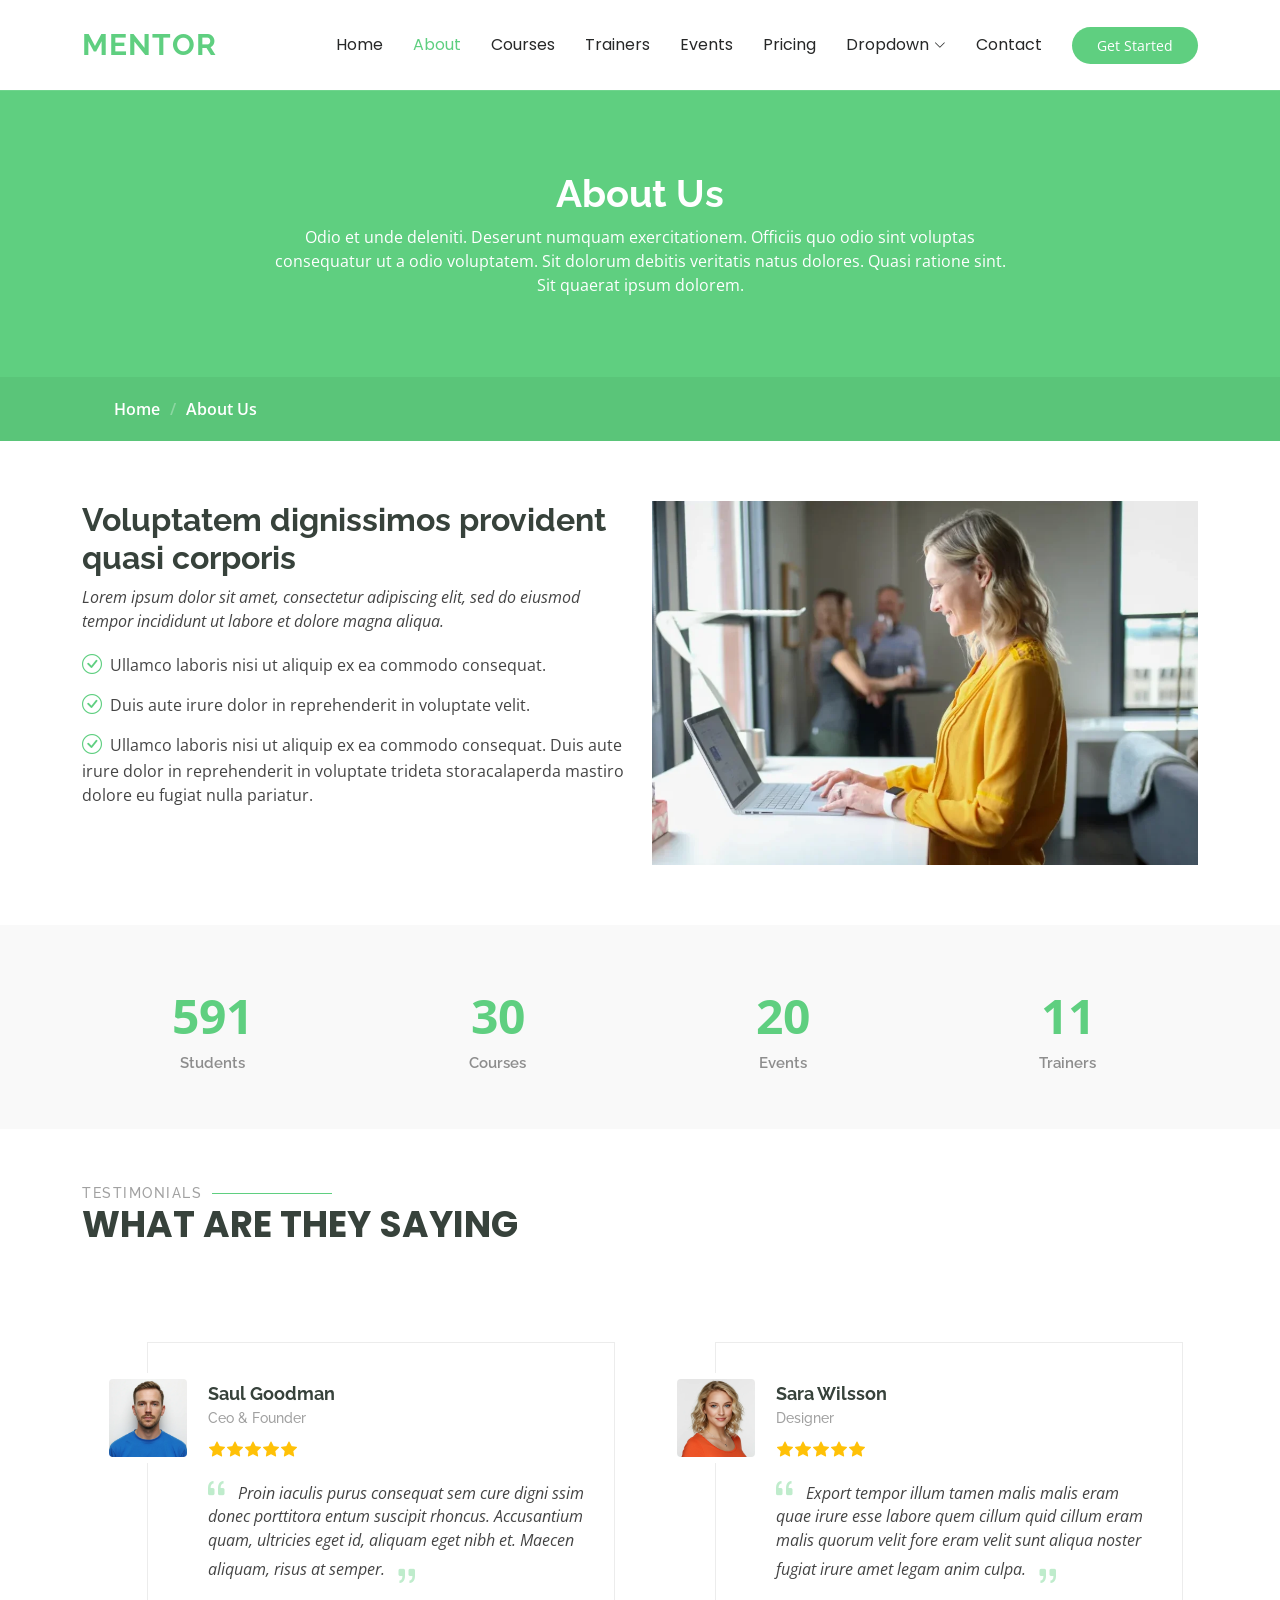
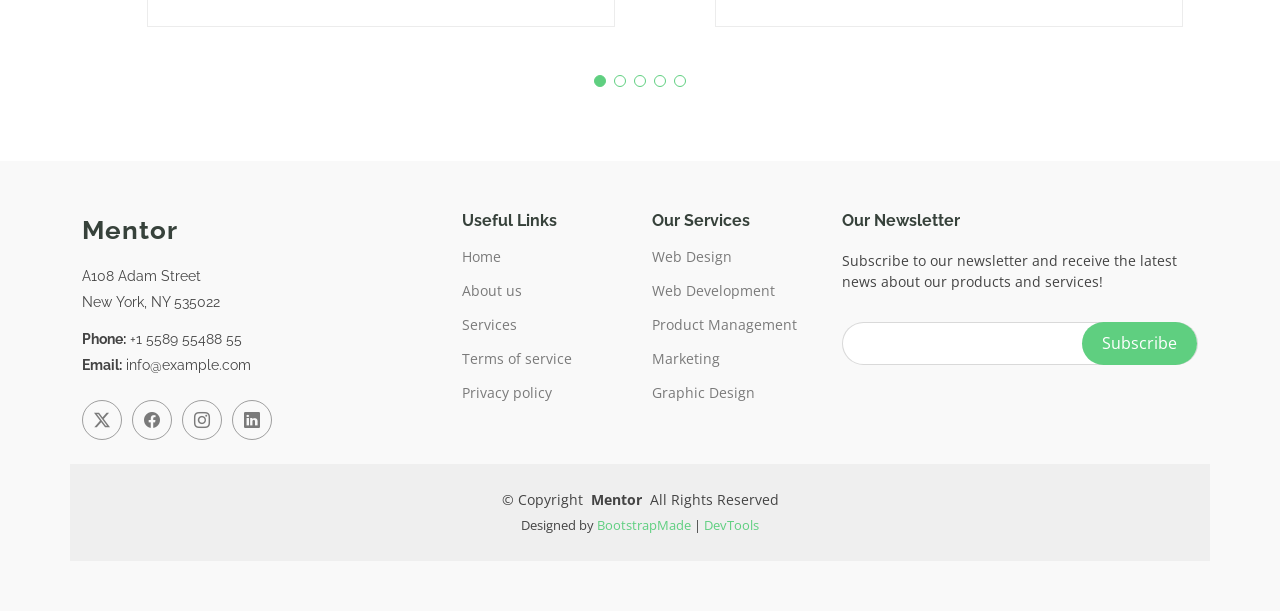
==== about.html @ 814be68b "update commit" ====
<!DOCTYPE html>
<html lang="en">

<head>
  <meta charset="utf-8">
  <meta content="width=device-width, initial-scale=1.0" name="viewport">
  <title>About - Mentor Bootstrap Template</title>
  <meta name="description" content="">
  <meta name="keywords" content="">

  <!-- Favicons -->
  <link href="assets/img/favicon.png" rel="icon">
  <link href="assets/img/apple-touch-icon.png" rel="apple-touch-icon">

  <!-- Fonts -->
  <link href="https://fonts.googleapis.com" rel="preconnect">
  <link href="https://fonts.gstatic.com" rel="preconnect" crossorigin>
  <link href="https://fonts.googleapis.com/css2?family=Open+Sans:ital,wght@0,300;0,400;0,500;0,600;0,700;0,800;1,300;1,400;1,500;1,600;1,700;1,800&family=Poppins:ital,wght@0,100;0,200;0,300;0,400;0,500;0,600;0,700;0,800;0,900;1,100;1,200;1,300;1,400;1,500;1,600;1,700;1,800;1,900&family=Raleway:ital,wght@0,100;0,200;0,300;0,400;0,500;0,600;0,700;0,800;0,900;1,100;1,200;1,300;1,400;1,500;1,600;1,700;1,800;1,900&display=swap" rel="stylesheet">

  <!-- Vendor CSS Files -->
  <link href="assets/vendor/bootstrap/css/bootstrap.min.css" rel="stylesheet">
  <link href="assets/vendor/bootstrap-icons/bootstrap-icons.css" rel="stylesheet">
  <link href="assets/vendor/aos/aos.css" rel="stylesheet">
  <link href="assets/vendor/glightbox/css/glightbox.min.css" rel="stylesheet">
  <link href="assets/vendor/swiper/swiper-bundle.min.css" rel="stylesheet">

  <!-- Main CSS File -->
  <link href="assets/css/main.css" rel="stylesheet">

  <!-- =======================================================
  * Template Name: Mentor
  * Template URL: https://bootstrapmade.com/mentor-free-education-bootstrap-theme/
  * Updated: Jul 07 2025 with Bootstrap v5.3.7
  * Author: BootstrapMade.com
  * License: https://bootstrapmade.com/license/
  ======================================================== -->
</head>

<body class="about-page">

  <header id="header" class="header d-flex align-items-center sticky-top">
    <div class="container-fluid container-xl position-relative d-flex align-items-center">

      <a href="index.html" class="logo d-flex align-items-center me-auto">
        <!-- Uncomment the line below if you also wish to use an image logo -->
        <!-- <img src="assets/img/logo.webp" alt=""> -->
        <h1 class="sitename">Mentor</h1>
      </a>

      <nav id="navmenu" class="navmenu">
        <ul>
          <li><a href="index.html">Home<br></a></li>
          <li><a href="about.html" class="active">About</a></li>
          <li><a href="courses.html">Courses</a></li>
          <li><a href="trainers.html">Trainers</a></li>
          <li><a href="events.html">Events</a></li>
          <li><a href="pricing.html">Pricing</a></li>
          <li class="dropdown"><a href="#"><span>Dropdown</span> <i class="bi bi-chevron-down toggle-dropdown"></i></a>
            <ul>
              <li><a href="#">Dropdown 1</a></li>
              <li class="dropdown"><a href="#"><span>Deep Dropdown</span> <i class="bi bi-chevron-down toggle-dropdown"></i></a>
                <ul>
                  <li><a href="#">Deep Dropdown 1</a></li>
                  <li><a href="#">Deep Dropdown 2</a></li>
                  <li><a href="#">Deep Dropdown 3</a></li>
                  <li><a href="#">Deep Dropdown 4</a></li>
                  <li><a href="#">Deep Dropdown 5</a></li>
                </ul>
              </li>
              <li><a href="#">Dropdown 2</a></li>
              <li><a href="#">Dropdown 3</a></li>
              <li><a href="#">Dropdown 4</a></li>
            </ul>
          </li>
          <li><a href="contact.html">Contact</a></li>
        </ul>
        <i class="mobile-nav-toggle d-xl-none bi bi-list"></i>
      </nav>

      <a class="btn-getstarted" href="courses.html">Get Started</a>

    </div>
  </header>

  <main class="main">

    <!-- Page Title -->
    <div class="page-title" data-aos="fade">
      <div class="heading">
        <div class="container">
          <div class="row d-flex justify-content-center text-center">
            <div class="col-lg-8">
              <h1>About Us<br></h1>
              <p class="mb-0">Odio et unde deleniti. Deserunt numquam exercitationem. Officiis quo odio sint voluptas consequatur ut a odio voluptatem. Sit dolorum debitis veritatis natus dolores. Quasi ratione sint. Sit quaerat ipsum dolorem.</p>
            </div>
          </div>
        </div>
      </div>
      <nav class="breadcrumbs">
        <div class="container">
          <ol>
            <li><a href="index.html">Home</a></li>
            <li class="current">About Us<br></li>
          </ol>
        </div>
      </nav>
    </div><!-- End Page Title -->

    <!-- About Us Section -->
    <section id="about-us" class="section about-us">

      <div class="container">

        <div class="row gy-4">

          <div class="col-lg-6 order-1 order-lg-2" data-aos="fade-up" data-aos-delay="100">
            <img src="assets/img/about/about-1.webp" class="img-fluid" alt="">
          </div>

          <div class="col-lg-6 order-2 order-lg-1 content" data-aos="fade-up" data-aos-delay="200">
            <h3>Voluptatem dignissimos provident quasi corporis</h3>
            <p class="fst-italic">
              Lorem ipsum dolor sit amet, consectetur adipiscing elit, sed do eiusmod tempor incididunt ut labore et dolore
              magna aliqua.
            </p>
            <ul>
              <li><i class="bi bi-check-circle"></i> <span>Ullamco laboris nisi ut aliquip ex ea commodo consequat.</span></li>
              <li><i class="bi bi-check-circle"></i> <span>Duis aute irure dolor in reprehenderit in voluptate velit.</span></li>
              <li><i class="bi bi-check-circle"></i> <span>Ullamco laboris nisi ut aliquip ex ea commodo consequat. Duis aute irure dolor in reprehenderit in voluptate trideta storacalaperda mastiro dolore eu fugiat nulla pariatur.</span></li>
            </ul>
          </div>

        </div>

      </div>

    </section><!-- /About Us Section -->

    <!-- Counts Section -->
    <section id="counts" class="section counts light-background">

      <div class="container" data-aos="fade-up" data-aos-delay="100">

        <div class="row gy-4">

          <div class="col-lg-3 col-md-6">
            <div class="stats-item text-center w-100 h-100">
              <span data-purecounter-start="0" data-purecounter-end="1232" data-purecounter-duration="1" class="purecounter"></span>
              <p>Students</p>
            </div>
          </div><!-- End Stats Item -->

          <div class="col-lg-3 col-md-6">
            <div class="stats-item text-center w-100 h-100">
              <span data-purecounter-start="0" data-purecounter-end="64" data-purecounter-duration="1" class="purecounter"></span>
              <p>Courses</p>
            </div>
          </div><!-- End Stats Item -->

          <div class="col-lg-3 col-md-6">
            <div class="stats-item text-center w-100 h-100">
              <span data-purecounter-start="0" data-purecounter-end="42" data-purecounter-duration="1" class="purecounter"></span>
              <p>Events</p>
            </div>
          </div><!-- End Stats Item -->

          <div class="col-lg-3 col-md-6">
            <div class="stats-item text-center w-100 h-100">
              <span data-purecounter-start="0" data-purecounter-end="24" data-purecounter-duration="1" class="purecounter"></span>
              <p>Trainers</p>
            </div>
          </div><!-- End Stats Item -->

        </div>

      </div>

    </section><!-- /Counts Section -->

    <!-- Testimonials Section -->
    <section id="testimonials" class="testimonials section">

      <!-- Section Title -->
      <div class="container section-title" data-aos="fade-up">
        <h2>Testimonials</h2>
        <p>What are they saying</p>
      </div><!-- End Section Title -->

      <div class="container" data-aos="fade-up" data-aos-delay="100">

        <div class="swiper init-swiper">
          <script type="application/json" class="swiper-config">
            {
              "loop": true,
              "speed": 600,
              "autoplay": {
                "delay": 5000
              },
              "slidesPerView": "auto",
              "pagination": {
                "el": ".swiper-pagination",
                "type": "bullets",
                "clickable": true
              },
              "breakpoints": {
                "320": {
                  "slidesPerView": 1,
                  "spaceBetween": 40
                },
                "1200": {
                  "slidesPerView": 2,
                  "spaceBetween": 20
                }
              }
            }
          </script>
          <div class="swiper-wrapper">

            <div class="swiper-slide">
              <div class="testimonial-wrap">
                <div class="testimonial-item">
                  <img src="assets/img/person/person-m-9.webp" class="testimonial-img" alt="">
                  <h3>Saul Goodman</h3>
                  <h4>Ceo &amp; Founder</h4>
                  <div class="stars">
                    <i class="bi bi-star-fill"></i><i class="bi bi-star-fill"></i><i class="bi bi-star-fill"></i><i class="bi bi-star-fill"></i><i class="bi bi-star-fill"></i>
                  </div>
                  <p>
                    <i class="bi bi-quote quote-icon-left"></i>
                    <span>Proin iaculis purus consequat sem cure digni ssim donec porttitora entum suscipit rhoncus. Accusantium quam, ultricies eget id, aliquam eget nibh et. Maecen aliquam, risus at semper.</span>
                    <i class="bi bi-quote quote-icon-right"></i>
                  </p>
                </div>
              </div>
            </div><!-- End testimonial item -->

            <div class="swiper-slide">
              <div class="testimonial-wrap">
                <div class="testimonial-item">
                  <img src="assets/img/person/person-f-5.webp" class="testimonial-img" alt="">
                  <h3>Sara Wilsson</h3>
                  <h4>Designer</h4>
                  <div class="stars">
                    <i class="bi bi-star-fill"></i><i class="bi bi-star-fill"></i><i class="bi bi-star-fill"></i><i class="bi bi-star-fill"></i><i class="bi bi-star-fill"></i>
                  </div>
                  <p>
                    <i class="bi bi-quote quote-icon-left"></i>
                    <span>Export tempor illum tamen malis malis eram quae irure esse labore quem cillum quid cillum eram malis quorum velit fore eram velit sunt aliqua noster fugiat irure amet legam anim culpa.</span>
                    <i class="bi bi-quote quote-icon-right"></i>
                  </p>
                </div>
              </div>
            </div><!-- End testimonial item -->

            <div class="swiper-slide">
              <div class="testimonial-wrap">
                <div class="testimonial-item">
                  <img src="assets/img/person/person-f-12.webp" class="testimonial-img" alt="">
                  <h3>Jena Karlis</h3>
                  <h4>Store Owner</h4>
                  <div class="stars">
                    <i class="bi bi-star-fill"></i><i class="bi bi-star-fill"></i><i class="bi bi-star-fill"></i><i class="bi bi-star-fill"></i><i class="bi bi-star-fill"></i>
                  </div>
                  <p>
                    <i class="bi bi-quote quote-icon-left"></i>
                    <span>Enim nisi quem export duis labore cillum quae magna enim sint quorum nulla quem veniam duis minim tempor labore quem eram duis noster aute amet eram fore quis sint minim.</span>
                    <i class="bi bi-quote quote-icon-right"></i>
                  </p>
                </div>
              </div>
            </div><!-- End testimonial item -->

            <div class="swiper-slide">
              <div class="testimonial-wrap">
                <div class="testimonial-item">
                  <img src="assets/img/person/person-m-12.webp" class="testimonial-img" alt="">
                  <h3>Matt Brandon</h3>
                  <h4>Freelancer</h4>
                  <div class="stars">
                    <i class="bi bi-star-fill"></i><i class="bi bi-star-fill"></i><i class="bi bi-star-fill"></i><i class="bi bi-star-fill"></i><i class="bi bi-star-fill"></i>
                  </div>
                  <p>
                    <i class="bi bi-quote quote-icon-left"></i>
                    <span>Fugiat enim eram quae cillum dolore dolor amet nulla culpa multos export minim fugiat minim velit minim dolor enim duis veniam ipsum anim magna sunt elit fore quem dolore labore illum veniam.</span>
                    <i class="bi bi-quote quote-icon-right"></i>
                  </p>
                </div>
              </div>
            </div><!-- End testimonial item -->

            <div class="swiper-slide">
              <div class="testimonial-wrap">
                <div class="testimonial-item">
                  <img src="assets/img/person/person-m-13.webp" class="testimonial-img" alt="">
                  <h3>John Larson</h3>
                  <h4>Entrepreneur</h4>
                  <div class="stars">
                    <i class="bi bi-star-fill"></i><i class="bi bi-star-fill"></i><i class="bi bi-star-fill"></i><i class="bi bi-star-fill"></i><i class="bi bi-star-fill"></i>
                  </div>
                  <p>
                    <i class="bi bi-quote quote-icon-left"></i>
                    <span>Quis quorum aliqua sint quem legam fore sunt eram irure aliqua veniam tempor noster veniam enim culpa labore duis sunt culpa nulla illum cillum fugiat legam esse veniam culpa fore nisi cillum quid.</span>
                    <i class="bi bi-quote quote-icon-right"></i>
                  </p>
                </div>
              </div>
            </div><!-- End testimonial item -->

          </div>
          <div class="swiper-pagination"></div>
        </div>

      </div>

    </section><!-- /Testimonials Section -->

  </main>

  <footer id="footer" class="footer position-relative light-background">

    <div class="container footer-top">
      <div class="row gy-4">
        <div class="col-lg-4 col-md-6 footer-about">
          <a href="index.html" class="logo d-flex align-items-center">
            <span class="sitename">Mentor</span>
          </a>
          <div class="footer-contact pt-3">
            <p>A108 Adam Street</p>
            <p>New York, NY 535022</p>
            <p class="mt-3"><strong>Phone:</strong> <span>+1 5589 55488 55</span></p>
            <p><strong>Email:</strong> <span>info@example.com</span></p>
          </div>
          <div class="social-links d-flex mt-4">
            <a href=""><i class="bi bi-twitter-x"></i></a>
            <a href=""><i class="bi bi-facebook"></i></a>
            <a href=""><i class="bi bi-instagram"></i></a>
            <a href=""><i class="bi bi-linkedin"></i></a>
          </div>
        </div>

        <div class="col-lg-2 col-md-3 footer-links">
          <h4>Useful Links</h4>
          <ul>
            <li><a href="#">Home</a></li>
            <li><a href="#">About us</a></li>
            <li><a href="#">Services</a></li>
            <li><a href="#">Terms of service</a></li>
            <li><a href="#">Privacy policy</a></li>
          </ul>
        </div>

        <div class="col-lg-2 col-md-3 footer-links">
          <h4>Our Services</h4>
          <ul>
            <li><a href="#">Web Design</a></li>
            <li><a href="#">Web Development</a></li>
            <li><a href="#">Product Management</a></li>
            <li><a href="#">Marketing</a></li>
            <li><a href="#">Graphic Design</a></li>
          </ul>
        </div>

        <div class="col-lg-4 col-md-12 footer-newsletter">
          <h4>Our Newsletter</h4>
          <p>Subscribe to our newsletter and receive the latest news about our products and services!</p>
          <form action="#" method="post" class="email-form">
            <div class="newsletter-form"><input type="email" name="email"><input type="submit" value="Subscribe"></div>
            <div class="loading">Loading</div>
            <div class="error-message"></div>
            <div class="sent-message">Your subscription request has been sent. Thank you!</div>
          </form>
        </div>

      </div>
    </div>

    <div class="container copyright text-center mt-4">
      <p>© <span>Copyright</span> <strong class="px-1 sitename">Mentor</strong> <span>All Rights Reserved</span></p>
      <div class="credits">
        <!-- All the links in the footer should remain intact. -->
        <!-- You can delete the links only if you've purchased the pro version. -->
        <!-- Licensing information: https://bootstrapmade.com/license/ -->
        Designed by <a href="https://bootstrapmade.com/">BootstrapMade</a> | <a href="https://bootstrapmade.com/tools/">DevTools</a>
      </div>
    </div>

  </footer>

  <!-- Scroll Top -->
  <a href="#" id="scroll-top" class="scroll-top d-flex align-items-center justify-content-center"><i class="bi bi-arrow-up-short"></i></a>

  <!-- Preloader -->
  <div id="preloader"></div>

  <!-- Vendor JS Files -->
  <script src="assets/vendor/bootstrap/js/bootstrap.bundle.min.js"></script>
  <script src="assets/vendor/aos/aos.js"></script>
  <script src="assets/vendor/glightbox/js/glightbox.min.js"></script>
  <script src="assets/vendor/purecounter/purecounter_vanilla.js"></script>
  <script src="assets/vendor/swiper/swiper-bundle.min.js"></script>

  <!-- Main JS File -->
  <script src="assets/js/main.js"></script>

</body>

</html>
---- assets/css/main.css ----
/**
* Template Name: Mentor
* Template URL: https://bootstrapmade.com/mentor-free-education-bootstrap-theme/
* Updated: Jul 07 2025 with Bootstrap v5.3.7
* Author: BootstrapMade.com
* License: https://bootstrapmade.com/license/
*/

/*--------------------------------------------------------------
# Font & Color Variables
# Help: https://bootstrapmade.com/color-system/
--------------------------------------------------------------*/
/* Fonts */
:root {
  --default-font: "Open Sans",  system-ui, -apple-system, "Segoe UI", Roboto, "Helvetica Neue", Arial, "Noto Sans", "Liberation Sans", sans-serif, "Apple Color Emoji", "Segoe UI Emoji", "Segoe UI Symbol", "Noto Color Emoji";
  --heading-font: "Raleway",  sans-serif;
  --nav-font: "Poppins",  sans-serif;
}

/* Global Colors - The following color variables are used throughout the website. Updating them here will change the color scheme of the entire website */
:root { 
  --background-color: #ffffff; /* Background color for the entire website, including individual sections */
  --default-color: #444444; /* Default color used for the majority of the text content across the entire website */
  --heading-color: #37423b; /* Color for headings, subheadings and title throughout the website */
  --accent-color: #5fcf80; /* Accent color that represents your brand on the website. It's used for buttons, links, and other elements that need to stand out */
  --surface-color: #ffffff; /* The surface color is used as a background of boxed elements within sections, such as cards, icon boxes, or other elements that require a visual separation from the global background. */
  --contrast-color: #ffffff; /* Contrast color for text, ensuring readability against backgrounds of accent, heading, or default colors. */
}

/* Nav Menu Colors - The following color variables are used specifically for the navigation menu. They are separate from the global colors to allow for more customization options */
:root {
  --nav-color: #272828;  /* The default color of the main navmenu links */
  --nav-hover-color: #5fcf80; /* Applied to main navmenu links when they are hovered over or active */
  --nav-mobile-background-color: #ffffff; /* Used as the background color for mobile navigation menu */
  --nav-dropdown-background-color: #ffffff; /* Used as the background color for dropdown items that appear when hovering over primary navigation items */
  --nav-dropdown-color: #272828; /* Used for navigation links of the dropdown items in the navigation menu. */
  --nav-dropdown-hover-color: #5fcf80; /* Similar to --nav-hover-color, this color is applied to dropdown navigation links when they are hovered over. */
}

/* Color Presets - These classes override global colors when applied to any section or element, providing reuse of the sam color scheme. */

.light-background {
  --background-color: #f9f9f9;
  --surface-color: #ffffff;
}

.dark-background {
  --background-color: #060606;
  --default-color: #ffffff;
  --heading-color: #ffffff;
  --surface-color: #252525;
  --contrast-color: #ffffff;
}

/* Smooth scroll */
:root {
  scroll-behavior: smooth;
}

/*--------------------------------------------------------------
# General Styling & Shared Classes
--------------------------------------------------------------*/
body {
  color: var(--default-color);
  background-color: var(--background-color);
  font-family: var(--default-font);
}

a {
  color: var(--accent-color);
  text-decoration: none;
  transition: 0.3s;
}

a:hover {
  color: color-mix(in srgb, var(--accent-color), transparent 25%);
  text-decoration: none;
}

h1,
h2,
h3,
h4,
h5,
h6 {
  color: var(--heading-color);
  font-family: var(--heading-font);
}

/* Email Form Messages
------------------------------*/
.email-form .error-message {
  display: none;
  background: #df1529;
  color: #ffffff;
  text-align: left;
  padding: 15px;
  margin-bottom: 24px;
  font-weight: 600;
}

.email-form .sent-message {
  display: none;
  color: #ffffff;
  background: #059652;
  text-align: center;
  padding: 15px;
  margin-bottom: 24px;
  font-weight: 600;
}

.email-form .loading {
  display: none;
  background: var(--surface-color);
  text-align: center;
  padding: 15px;
  margin-bottom: 24px;
}

.email-form .loading:before {
  content: "";
  display: inline-block;
  border-radius: 50%;
  width: 24px;
  height: 24px;
  margin: 0 10px -6px 0;
  border: 3px solid var(--accent-color);
  border-top-color: var(--surface-color);
  animation: email-form-loading 1s linear infinite;
}

@keyframes email-form-loading {
  0% {
    transform: rotate(0deg);
  }

  100% {
    transform: rotate(360deg);
  }
}

/* Pulsating Play Button
------------------------------*/
.pulsating-play-btn {
  width: 94px;
  height: 94px;
  background: radial-gradient(var(--accent-color) 50%, color-mix(in srgb, var(--accent-color), transparent 75%) 52%);
  border-radius: 50%;
  display: block;
  position: relative;
  overflow: hidden;
}

.pulsating-play-btn:before {
  content: "";
  position: absolute;
  width: 120px;
  height: 120px;
  animation-delay: 0s;
  animation: pulsate-play-btn 2s;
  animation-direction: forwards;
  animation-iteration-count: infinite;
  animation-timing-function: steps;
  opacity: 1;
  border-radius: 50%;
  border: 5px solid color-mix(in srgb, var(--accent-color), transparent 30%);
  top: -15%;
  left: -15%;
  background: rgba(198, 16, 0, 0);
}

.pulsating-play-btn:after {
  content: "";
  position: absolute;
  left: 50%;
  top: 50%;
  transform: translateX(-40%) translateY(-50%);
  width: 0;
  height: 0;
  border-top: 10px solid transparent;
  border-bottom: 10px solid transparent;
  border-left: 15px solid #fff;
  z-index: 100;
  transition: all 400ms cubic-bezier(0.55, 0.055, 0.675, 0.19);
}

.pulsating-play-btn:hover:before {
  content: "";
  position: absolute;
  left: 50%;
  top: 50%;
  transform: translateX(-40%) translateY(-50%);
  width: 0;
  height: 0;
  border: none;
  border-top: 10px solid transparent;
  border-bottom: 10px solid transparent;
  border-left: 15px solid #fff;
  z-index: 200;
  animation: none;
  border-radius: 0;
}

.pulsating-play-btn:hover:after {
  border-left: 15px solid var(--accent-color);
  transform: scale(20);
}

@keyframes pulsate-play-btn {
  0% {
    transform: scale(0.6, 0.6);
    opacity: 1;
  }

  100% {
    transform: scale(1, 1);
    opacity: 0;
  }
}

/*--------------------------------------------------------------
# Global Header
--------------------------------------------------------------*/
.header {
  color: var(--default-color);
  background-color: var(--background-color);
  padding: 15px 0;
  transition: all 0.5s;
  z-index: 997;
}

.header .logo {
  line-height: 1;
}

.header .logo img {
  max-height: 36px;
  margin-right: 8px;
}

.header .logo h1 {
  font-weight: 700;
  font-size: 30px;
  margin: 0;
  letter-spacing: 1px;
  text-transform: uppercase;
  color: var(--accent-color);
}

.header .btn-getstarted,
.header .btn-getstarted:focus {
  color: var(--contrast-color);
  background: var(--accent-color);
  font-size: 14px;
  padding: 8px 25px;
  margin: 0 0 0 30px;
  border-radius: 50px;
  transition: 0.3s;
}

.header .btn-getstarted:hover,
.header .btn-getstarted:focus:hover {
  color: var(--contrast-color);
  background: color-mix(in srgb, var(--accent-color), transparent 15%);
}

@media (max-width: 1200px) {
  .header .logo {
    order: 1;
  }

  .header .btn-getstarted {
    order: 2;
    margin: 0 15px 0 0;
    padding: 6px 15px;
  }

  .header .navmenu {
    order: 3;
  }
}

.scrolled .header {
  box-shadow: 0px 0 18px rgba(0, 0, 0, 0.1);
}

/*--------------------------------------------------------------
# Navigation Menu
--------------------------------------------------------------*/
/* Navmenu - Desktop */
@media (min-width: 1200px) {
  .navmenu {
    padding: 0;
  }

  .navmenu ul {
    margin: 0;
    padding: 0;
    display: flex;
    list-style: none;
    align-items: center;
  }

  .navmenu li {
    position: relative;
  }

  .navmenu a,
  .navmenu a:focus {
    color: var(--nav-color);
    padding: 18px 15px;
    font-size: 16px;
    font-family: var(--nav-font);
    font-weight: 400;
    display: flex;
    align-items: center;
    justify-content: space-between;
    white-space: nowrap;
    transition: 0.3s;
  }

  .navmenu a i,
  .navmenu a:focus i {
    font-size: 12px;
    line-height: 0;
    margin-left: 5px;
    transition: 0.3s;
  }

  .navmenu li:last-child a {
    padding-right: 0;
  }

  .navmenu li:hover>a,
  .navmenu .active,
  .navmenu .active:focus {
    color: var(--nav-hover-color);
  }

  .navmenu .dropdown ul {
    margin: 0;
    padding: 10px 0;
    background: var(--nav-dropdown-background-color);
    display: block;
    position: absolute;
    visibility: hidden;
    left: 14px;
    top: 130%;
    opacity: 0;
    transition: 0.3s;
    border-radius: 4px;
    z-index: 99;
    box-shadow: 0px 0px 30px rgba(0, 0, 0, 0.1);
  }

  .navmenu .dropdown ul li {
    min-width: 200px;
  }

  .navmenu .dropdown ul a {
    padding: 10px 20px;
    font-size: 15px;
    text-transform: none;
    color: var(--nav-dropdown-color);
  }

  .navmenu .dropdown ul a i {
    font-size: 12px;
  }

  .navmenu .dropdown ul a:hover,
  .navmenu .dropdown ul .active:hover,
  .navmenu .dropdown ul li:hover>a {
    color: var(--nav-dropdown-hover-color);
  }

  .navmenu .dropdown:hover>ul {
    opacity: 1;
    top: 100%;
    visibility: visible;
  }

  .navmenu .dropdown .dropdown ul {
    top: 0;
    left: -90%;
    visibility: hidden;
  }

  .navmenu .dropdown .dropdown:hover>ul {
    opacity: 1;
    top: 0;
    left: -100%;
    visibility: visible;
  }
}

/* Navmenu - Mobile */
@media (max-width: 1199px) {
  .mobile-nav-toggle {
    color: var(--nav-color);
    font-size: 28px;
    line-height: 0;
    margin-right: 10px;
    cursor: pointer;
    transition: color 0.3s;
  }

  .navmenu {
    padding: 0;
    z-index: 9997;
  }

  .navmenu ul {
    display: none;
    list-style: none;
    position: absolute;
    inset: 60px 20px 20px 20px;
    padding: 10px 0;
    margin: 0;
    border-radius: 6px;
    background-color: var(--nav-mobile-background-color);
    border: 1px solid color-mix(in srgb, var(--default-color), transparent 90%);
    box-shadow: none;
    overflow-y: auto;
    transition: 0.3s;
    z-index: 9998;
  }

  .navmenu a,
  .navmenu a:focus {
    color: var(--nav-dropdown-color);
    padding: 10px 20px;
    font-family: var(--nav-font);
    font-size: 17px;
    font-weight: 500;
    display: flex;
    align-items: center;
    justify-content: space-between;
    white-space: nowrap;
    transition: 0.3s;
  }

  .navmenu a i,
  .navmenu a:focus i {
    font-size: 12px;
    line-height: 0;
    margin-left: 5px;
    width: 30px;
    height: 30px;
    display: flex;
    align-items: center;
    justify-content: center;
    border-radius: 50%;
    transition: 0.3s;
    background-color: color-mix(in srgb, var(--accent-color), transparent 90%);
  }

  .navmenu a i:hover,
  .navmenu a:focus i:hover {
    background-color: var(--accent-color);
    color: var(--contrast-color);
  }

  .navmenu a:hover,
  .navmenu .active,
  .navmenu .active:focus {
    color: var(--nav-dropdown-hover-color);
  }

  .navmenu .active i,
  .navmenu .active:focus i {
    background-color: var(--accent-color);
    color: var(--contrast-color);
    transform: rotate(180deg);
  }

  .navmenu .dropdown ul {
    position: static;
    display: none;
    z-index: 99;
    padding: 10px 0;
    margin: 10px 20px;
    background-color: var(--nav-dropdown-background-color);
    transition: all 0.5s ease-in-out;
  }

  .navmenu .dropdown ul ul {
    background-color: rgba(33, 37, 41, 0.1);
  }

  .navmenu .dropdown>.dropdown-active {
    display: block;
    background-color: rgba(33, 37, 41, 0.03);
  }

  .mobile-nav-active {
    overflow: hidden;
  }

  .mobile-nav-active .mobile-nav-toggle {
    color: #fff;
    position: absolute;
    font-size: 32px;
    top: 15px;
    right: 15px;
    margin-right: 0;
    z-index: 9999;
  }

  .mobile-nav-active .navmenu {
    position: fixed;
    overflow: hidden;
    inset: 0;
    background: rgba(33, 37, 41, 0.8);
    transition: 0.3s;
  }

  .mobile-nav-active .navmenu>ul {
    display: block;
  }
}

/*--------------------------------------------------------------
# Global Footer
--------------------------------------------------------------*/
.footer {
  color: var(--default-color);
  background-color: var(--background-color);
  font-size: 14px;
  padding-bottom: 50px;
  position: relative;
}

.footer .footer-top {
  padding-top: 50px;
}

.footer .footer-about .logo {
  margin-bottom: 0;
}

.footer .footer-about .logo img {
  max-height: 40px;
  margin-right: 6px;
}

.footer .footer-about .logo span {
  font-size: 26px;
  font-weight: 700;
  letter-spacing: 1px;
  font-family: var(--heading-font);
  color: var(--heading-color);
}

.footer .footer-about p {
  font-size: 14px;
  font-family: var(--heading-font);
}

.footer .social-links a {
  display: flex;
  align-items: center;
  justify-content: center;
  width: 40px;
  height: 40px;
  border-radius: 50%;
  border: 1px solid color-mix(in srgb, var(--default-color), transparent 50%);
  font-size: 16px;
  color: color-mix(in srgb, var(--default-color), transparent 30%);
  margin-right: 10px;
  transition: 0.3s;
}

.footer .social-links a:hover {
  color: var(--accent-color);
  border-color: var(--accent-color);
}

.footer h4 {
  font-size: 16px;
  font-weight: bold;
  position: relative;
  padding-bottom: 12px;
}

.footer .footer-links {
  margin-bottom: 30px;
}

.footer .footer-links ul {
  list-style: none;
  padding: 0;
  margin: 0;
}

.footer .footer-links ul i {
  padding-right: 2px;
  font-size: 12px;
  line-height: 0;
}

.footer .footer-links ul li {
  padding: 10px 0;
  display: flex;
  align-items: center;
}

.footer .footer-links ul li:first-child {
  padding-top: 0;
}

.footer .footer-links ul a {
  color: color-mix(in srgb, var(--default-color), transparent 30%);
  display: inline-block;
  line-height: 1;
}

.footer .footer-links ul a:hover {
  color: var(--accent-color);
}

.footer .footer-contact p {
  margin-bottom: 5px;
}

.footer .footer-newsletter .newsletter-form {
  margin-top: 30px;
  margin-bottom: 15px;
  padding: 6px 8px;
  position: relative;
  border-radius: 50px;
  border: 1px solid color-mix(in srgb, var(--default-color), transparent 80%);
  display: flex;
  background-color: var(--surface-color);
  transition: 0.3s;
}

.footer .footer-newsletter .newsletter-form:focus-within {
  border-color: var(--accent-color);
}

.footer .footer-newsletter .newsletter-form input[type=email] {
  border: 0;
  padding: 4px 8px;
  width: 100%;
  background-color: var(--surface-color);
  color: var(--default-color);
}

.footer .footer-newsletter .newsletter-form input[type=email]:focus-visible {
  outline: none;
}

.footer .footer-newsletter .newsletter-form input[type=submit] {
  border: 0;
  font-size: 16px;
  padding: 0 20px 2px 20px;
  margin: -7px -8px -7px 0;
  background: var(--accent-color);
  color: var(--contrast-color);
  transition: 0.3s;
  border-radius: 50px;
}

.footer .footer-newsletter .newsletter-form input[type=submit]:hover {
  background: color-mix(in srgb, var(--accent-color), transparent 20%);
}

.footer .copyright {
  padding-top: 25px;
  padding-bottom: 25px;
  background-color: color-mix(in srgb, var(--default-color), transparent 95%);
}

.footer .copyright p {
  margin-bottom: 0;
}

.footer .credits {
  margin-top: 6px;
  font-size: 13px;
}

/*--------------------------------------------------------------
# Preloader
--------------------------------------------------------------*/
#preloader {
  position: fixed;
  inset: 0;
  z-index: 999999;
  overflow: hidden;
  background: var(--background-color);
  transition: all 0.6s ease-out;
}

#preloader:before {
  content: "";
  position: fixed;
  top: calc(50% - 30px);
  left: calc(50% - 30px);
  border: 6px solid #ffffff;
  border-color: var(--accent-color) transparent var(--accent-color) transparent;
  border-radius: 50%;
  width: 60px;
  height: 60px;
  animation: animate-preloader 1.5s linear infinite;
}

@keyframes animate-preloader {
  0% {
    transform: rotate(0deg);
  }

  100% {
    transform: rotate(360deg);
  }
}

/*--------------------------------------------------------------
# Scroll Top Button
--------------------------------------------------------------*/
.scroll-top {
  position: fixed;
  visibility: hidden;
  opacity: 0;
  right: 15px;
  bottom: -15px;
  z-index: 99999;
  background-color: var(--accent-color);
  width: 44px;
  height: 44px;
  border-radius: 50px;
  transition: all 0.4s;
}

.scroll-top i {
  font-size: 24px;
  color: var(--contrast-color);
  line-height: 0;
}

.scroll-top:hover {
  background-color: color-mix(in srgb, var(--accent-color), transparent 20%);
  color: var(--contrast-color);
}

.scroll-top.active {
  visibility: visible;
  opacity: 1;
  bottom: 15px;
}

/*--------------------------------------------------------------
# Disable aos animation delay on mobile devices
--------------------------------------------------------------*/
@media screen and (max-width: 768px) {
  [data-aos-delay] {
    transition-delay: 0 !important;
  }
}

/*--------------------------------------------------------------
# Global Page Titles & Breadcrumbs
--------------------------------------------------------------*/
.page-title {
  --default-color: var(--contrast-color);
  --background-color: var(--accent-color);
  --heading-color: var(--contrast-color);
  color: var(--default-color);
  background-color: var(--background-color);
  position: relative;
}

.page-title .heading {
  padding: 80px 0;
  border-top: 1px solid color-mix(in srgb, var(--default-color), transparent 90%);
}

.page-title .heading h1 {
  font-size: 38px;
  font-weight: 700;
}

.page-title nav {
  background-color: color-mix(in srgb, var(--accent-color) 90%, black 5%);
  padding: 20px 0;
}

.page-title nav a {
  color: var(--default-color);
}

.page-title nav ol {
  display: flex;
  flex-wrap: wrap;
  list-style: none;
  margin: 0;
  font-size: 16px;
  font-weight: 600;
}

.page-title nav ol li+li {
  padding-left: 10px;
}

.page-title nav ol li+li::before {
  content: "/";
  display: inline-block;
  padding-right: 10px;
  color: color-mix(in srgb, var(--default-color), transparent 70%);
}

/*--------------------------------------------------------------
# Global Sections
--------------------------------------------------------------*/
section,
.section {
  color: var(--default-color);
  background-color: var(--background-color);
  padding: 60px 0;
  scroll-margin-top: 900px;
  overflow: clip;
}

@media (max-width: 1199px) {

  section,
  .section {
    scroll-margin-top: 66px;
  }
}

/*--------------------------------------------------------------
# Global Section Titles
--------------------------------------------------------------*/
.section-title {
  padding-bottom: 60px;
  position: relative;
}

.section-title h2 {
  font-size: 14px;
  font-weight: 500;
  padding: 0;
  line-height: 1px;
  margin: 0;
  letter-spacing: 1.5px;
  text-transform: uppercase;
  color: color-mix(in srgb, var(--default-color), transparent 50%);
  position: relative;
}

.section-title h2::after {
  content: "";
  width: 120px;
  height: 1px;
  display: inline-block;
  background: var(--accent-color);
  margin: 4px 10px;
}

.section-title p {
  color: var(--heading-color);
  margin: 0;
  font-size: 36px;
  font-weight: 700;
  font-family: var(--nav-font);
  text-transform: uppercase;
}

/*--------------------------------------------------------------
# Hero Section
--------------------------------------------------------------*/
.hero {
  width: 100%;
  min-height: 80vh;
  position: relative;
  padding: 80px 0;
  display: flex;
  align-items: center;
  justify-content: center;
  color: var(--default-color);
}

.hero img {
  position: absolute;
  inset: 0;
  display: block;
  width: 100%;
  height: 100%;
  object-fit: cover;
  z-index: 1;
}

.hero:before {
  content: "";
  background: color-mix(in srgb, var(--background-color), transparent 60%);
  position: absolute;
  inset: 0;
  z-index: 2;
}

.hero .container {
  position: relative;
  z-index: 3;
}

.hero h2 {
  margin: 0;
  font-size: 48px;
  font-weight: 700;
}

.hero p {
  color: color-mix(in srgb, var(--default-color), transparent 20%);
  margin: 10px 0 0 0;
  font-size: 24px;
}

.hero .btn-get-started {
  font-weight: 500;
  font-size: 15px;
  letter-spacing: 1px;
  display: inline-block;
  padding: 8px 35px 10px 35px;
  border-radius: 50px;
  transition: 0.4s;
  margin-top: 30px;
  border: 2px solid var(--default-color);
  color: var(--default-color);
}

.hero .btn-get-started:hover {
  background: var(--accent-color);
  border: 2px solid var(--accent-color);
}

@media (max-width: 768px) {
  .hero h2 {
    font-size: 32px;
  }

  .hero p {
    font-size: 18px;
  }
}

/*--------------------------------------------------------------
# About Section
--------------------------------------------------------------*/
.about .content h3 {
  font-size: 2rem;
  font-weight: 700;
}

.about .content ul {
  list-style: none;
  padding: 0;
}

.about .content ul li {
  padding-bottom: 10px;
}

.about .content ul i {
  font-size: 1.25rem;
  margin-right: 4px;
  color: var(--accent-color);
}

.about .content p:last-child {
  margin-bottom: 0;
}

.about .content .read-more {
  background: var(--accent-color);
  color: var(--contrast-color);
  font-family: var(--heading-font);
  font-weight: 500;
  font-size: 15px;
  letter-spacing: 1px;
  padding: 10px 24px 12px 24px;
  border-radius: 50px;
  transition: 0.3s;
  display: inline-flex;
  align-items: center;
  justify-content: center;
}

.about .content .read-more i {
  font-size: 18px;
  margin-left: 5px;
  line-height: 0;
  transition: 0.3s;
}

.about .content .read-more:hover {
  background: color-mix(in srgb, var(--accent-color), transparent 20%);
  padding-right: 19px;
}

.about .content .read-more:hover i {
  margin-left: 10px;
}

/*--------------------------------------------------------------
# Counts Section
--------------------------------------------------------------*/
.counts {
  padding: 25px 0;
}

.counts .stats-item {
  padding: 30px;
  width: 100%;
}

.counts .stats-item span {
  font-size: 48px;
  display: block;
  color: var(--accent-color);
  font-weight: 700;
}

.counts .stats-item p {
  color: color-mix(in srgb, var(--default-color), transparent 40%);
  padding: 0;
  margin: 0;
  font-family: var(--heading-font);
  font-size: 15px;
  font-weight: 600;
}

/*--------------------------------------------------------------
# Why Us Section
--------------------------------------------------------------*/
.why-us .why-box {
  color: var(--contrast-color);
  background: var(--accent-color);
  padding: 30px;
}

.why-us .why-box h3 {
  color: var(--contrast-color);
  font-weight: 700;
  font-size: 34px;
  margin-bottom: 30px;
}

.why-us .why-box p {
  margin-bottom: 30px;
}

.why-us .why-box .more-btn {
  display: inline-block;
  background: color-mix(in srgb, var(--contrast-color), transparent 85%);
  padding: 8px 40px 10px 40px;
  color: var(--contrast-color);
  transition: all ease-in-out 0.4s;
  border-radius: 50px;
}

.why-us .why-box .more-btn i {
  font-size: 14px;
}

.why-us .why-box .more-btn:hover {
  color: var(--accent-color);
  background: var(--surface-color);
}

.why-us .icon-box {
  background-color: var(--surface-color);
  text-align: center;
  padding: 40px 30px;
  width: 100%;
  height: 100%;
  border: 1px solid color-mix(in srgb, var(--default-color), transparent 90%);
}

.why-us .icon-box i {
  color: var(--accent-color);
  font-size: 32px;
  margin-bottom: 30px;
  background: color-mix(in srgb, var(--accent-color), transparent 95%);
  border-radius: 50px;
  display: flex;
  align-items: center;
  justify-content: center;
  width: 72px;
  height: 72px;
  transition: 0.3s;
}

.why-us .icon-box h4 {
  font-size: 20px;
  font-weight: 700;
  margin: 0 0 30px 0;
}

.why-us .icon-box p {
  font-size: 15px;
  color: color-mix(in srgb, var(--default-color), transparent 30%);
}

.why-us .icon-box:hover i {
  color: var(--contrast-color);
  background: var(--accent-color);
}

/*--------------------------------------------------------------
# Features Section
--------------------------------------------------------------*/
.features {
  padding: 10px 0;
}

.features .features-item {
  background-color: var(--surface-color);
  display: flex;
  align-items: center;
  padding: 20px;
  transition: 0.3s;
  border: 1px solid color-mix(in srgb, var(--default-color), transparent 90%);
  position: relative;
}

.features .features-item i {
  font-size: 32px;
  padding-right: 10px;
  line-height: 0;
}

.features .features-item h3 {
  font-weight: 700;
  margin: 0;
  padding: 0;
  line-height: 1;
  font-size: 16px;
}

.features .features-item h3 a {
  color: var(--heading-color);
  transition: 0.3s;
}

.features .features-item:hover {
  border-color: var(--accent-color);
}

.features .features-item:hover h3 a {
  color: var(--accent-color);
}

/*--------------------------------------------------------------
# Courses Section
--------------------------------------------------------------*/
.courses .course-item {
  background-color: var(--surface-color);
  border: 1px solid color-mix(in srgb, var(--default-color), transparent 90%);
  border-radius: 5px;
}

.courses .course-content {
  padding: 15px;
}

.courses .course-content h3 {
  font-weight: 700;
  font-size: 20px;
}

.courses .course-content h3 a {
  color: var(--heading-color);
  transition: 0.3s;
}

.courses .course-content h3 a:hover {
  color: var(--accent-color);
}

.courses .course-content .category {
  background: var(--accent-color);
  color: var(--contrast-color);
  font-size: 14px;
  padding: 6px 14px;
  margin: 0;
  border-radius: 5px;
}

.courses .course-content .price {
  margin: 0;
  font-weight: 700;
  font-size: 18px;
  color: color-mix(in srgb, var(--default-color), transparent 20%);
}

.courses .course-content .description {
  font-size: 14px;
  color: color-mix(in srgb, var(--default-color), transparent 20%);
}

.courses .trainer {
  padding-top: 15px;
  border-top: 1px solid color-mix(in srgb, var(--default-color), transparent 90%);
}

.courses .trainer .trainer-profile img {
  max-width: 50px;
  border-radius: 50px;
}

.courses .trainer .trainer-profile .trainer-link {
  padding-left: 10px;
  font-weight: 600;
  font-size: 16px;
  color: color-mix(in srgb, var(--default-color), transparent 20%);
  transition: 0.3s;
}

.courses .trainer .trainer-profile .trainer-link:hover {
  color: var(--accent-color);
}

.courses .trainer .trainer-rank {
  font-size: 18px;
  color: color-mix(in srgb, var(--default-color), transparent 60%);
}

.courses .trainer .trainer-rank .user-icon {
  font-size: 22px;
}

/*--------------------------------------------------------------
# Trainers Index Section
--------------------------------------------------------------*/
.trainers-index .member {
  background-color: var(--surface-color);
  border: 1px solid color-mix(in srgb, var(--default-color), transparent 90%);
  text-align: center;
  margin-bottom: 20px;
}

.trainers-index .member img {
  margin: -1px -1px 30px -1px;
}

.trainers-index .member .member-content {
  padding: 0 20px 30px 20px;
}

.trainers-index .member h4 {
  font-weight: 700;
  margin-bottom: 2px;
  font-size: 18px;
}

.trainers-index .member span {
  font-style: italic;
  display: block;
  font-size: 13px;
  color: color-mix(in srgb, var(--default-color), transparent 20%);
}

.trainers-index .member p {
  padding-top: 10px;
  font-size: 14px;
  font-style: italic;
  color: color-mix(in srgb, var(--default-color), transparent 40%);
}

.trainers-index .member .social {
  margin-top: 15px;
}

.trainers-index .member .social a {
  color: color-mix(in srgb, var(--default-color), transparent 60%);
  transition: 0.3s;
}

.trainers-index .member .social a:hover {
  color: var(--accent-color);
}

.trainers-index .member .social i {
  font-size: 18px;
  margin: 0 2px;
}

/*--------------------------------------------------------------
# About Us Section
--------------------------------------------------------------*/
.about-us .content h3 {
  font-size: 2rem;
  font-weight: 700;
}

.about-us .content ul {
  list-style: none;
  padding: 0;
}

.about-us .content ul li {
  padding-bottom: 10px;
}

.about-us .content ul i {
  font-size: 1.25rem;
  margin-right: 4px;
  color: var(--accent-color);
}

.about-us .content p:last-child {
  margin-bottom: 0;
}

/*--------------------------------------------------------------
# Testimonials Section
--------------------------------------------------------------*/
.testimonials .testimonial-wrap {
  padding-left: 50px;
}

.testimonials .testimonials-carousel,
.testimonials .testimonials-slider {
  overflow: hidden;
}

.testimonials .testimonial-item {
  background-color: var(--surface-color);
  border: 1px solid color-mix(in srgb, var(--default-color), transparent 90%);
  box-sizing: content-box;
  padding: 30px 30px 30px 60px;
  margin: 30px 15px;
  min-height: 200px;
  position: relative;
}

.testimonials .testimonial-item .testimonial-img {
  width: 90px;
  border-radius: 10px;
  border: 6px solid var(--background-color);
  position: absolute;
  left: -45px;
}

.testimonials .testimonial-item h3 {
  font-size: 18px;
  font-weight: bold;
  margin: 10px 0 5px 0;
}

.testimonials .testimonial-item h4 {
  color: color-mix(in srgb, var(--default-color), transparent 50%);
  font-size: 14px;
  margin: 0;
}

.testimonials .testimonial-item .stars {
  margin: 10px 0;
}

.testimonials .testimonial-item .stars i {
  color: #ffc107;
  margin: 0 1px;
}

.testimonials .testimonial-item .quote-icon-left,
.testimonials .testimonial-item .quote-icon-right {
  color: color-mix(in srgb, var(--accent-color), transparent 60%);
  font-size: 26px;
  line-height: 0;
}

.testimonials .testimonial-item .quote-icon-left {
  display: inline-block;
  left: -5px;
  position: relative;
}

.testimonials .testimonial-item .quote-icon-right {
  display: inline-block;
  right: -5px;
  position: relative;
  top: 10px;
  transform: scale(-1, -1);
}

.testimonials .testimonial-item p {
  font-style: italic;
  margin: 15px auto 15px auto;
}

.testimonials .swiper-wrapper {
  height: auto;
}

.testimonials .swiper-pagination {
  margin-top: 20px;
  position: relative;
}

.testimonials .swiper-pagination .swiper-pagination-bullet {
  width: 12px;
  height: 12px;
  background-color: var(--background-color);
  opacity: 1;
  border: 1px solid var(--accent-color);
}

.testimonials .swiper-pagination .swiper-pagination-bullet-active {
  background-color: var(--accent-color);
}

@media (max-width: 767px) {
  .testimonials .testimonial-wrap {
    padding-left: 0;
  }

  .testimonials .testimonials-carousel,
  .testimonials .testimonials-slider {
    overflow: hidden;
  }

  .testimonials .testimonial-item {
    padding: 30px;
    margin: 15px;
  }

  .testimonials .testimonial-item .testimonial-img {
    position: static;
    left: auto;
  }
}

/*--------------------------------------------------------------
# Course Details Section
--------------------------------------------------------------*/
.course-details .course-header {
  margin-bottom: 40px;
}

.course-details .course-header .course-image {
  margin-bottom: 20px;
  border-radius: 12px;
  overflow: hidden;
}

.course-details .course-header .course-image img {
  width: 100%;
  height: 400px;
  object-fit: cover;
}

.course-details .course-header .course-meta {
  display: flex;
  justify-content: space-between;
  align-items: center;
  flex-wrap: wrap;
  gap: 20px;
}

@media (max-width: 768px) {
  .course-details .course-header .course-meta {
    flex-direction: column;
    align-items: flex-start;
  }
}

.course-details .course-header .instructor {
  display: flex;
  align-items: center;
  gap: 15px;
}

.course-details .course-header .instructor .instructor-avatar {
  width: 60px;
  height: 60px;
  border-radius: 50%;
  object-fit: cover;
}

.course-details .course-header .instructor .instructor-info h6 {
  margin: 0;
  font-size: 16px;
  font-weight: 600;
  color: var(--heading-color);
}

.course-details .course-header .instructor .instructor-info span {
  font-size: 14px;
  color: color-mix(in srgb, var(--default-color), transparent 30%);
}

.course-details .course-header .course-stats {
  display: flex;
  gap: 25px;
}

@media (max-width: 576px) {
  .course-details .course-header .course-stats {
    flex-wrap: wrap;
    gap: 15px;
  }
}

.course-details .course-header .course-stats .stat-item {
  display: flex;
  align-items: center;
  gap: 8px;
  font-size: 14px;
  color: var(--default-color);
}

.course-details .course-header .course-stats .stat-item i {
  color: var(--accent-color);
}

.course-details .course-content {
  margin-bottom: 50px;
}

.course-details .course-content h2 {
  font-size: 32px;
  margin-bottom: 25px;
  color: var(--heading-color);
}

@media (max-width: 768px) {
  .course-details .course-content h2 {
    font-size: 26px;
  }
}

.course-details .course-content .course-description {
  margin-bottom: 40px;
}

.course-details .course-content .course-description p {
  font-size: 16px;
  line-height: 1.7;
  margin-bottom: 15px;
  color: var(--default-color);
}

.course-details .course-content .what-you-learn {
  background-color: var(--surface-color);
  padding: 30px;
  border-radius: 12px;
  border: 1px solid color-mix(in srgb, var(--default-color), transparent 90%);
}

.course-details .course-content .what-you-learn h3 {
  font-size: 24px;
  margin-bottom: 25px;
  color: var(--heading-color);
}

.course-details .course-content .what-you-learn .learn-list {
  list-style: none;
  padding: 0;
  margin: 0;
}

.course-details .course-content .what-you-learn .learn-list li {
  display: flex;
  align-items: flex-start;
  gap: 12px;
  margin-bottom: 15px;
  font-size: 15px;
  line-height: 1.6;
  color: var(--default-color);
}

.course-details .course-content .what-you-learn .learn-list li i {
  color: var(--accent-color);
  font-size: 18px;
  margin-top: 2px;
  flex-shrink: 0;
}

.course-details .course-curriculum {
  margin-bottom: 50px;
}

.course-details .course-curriculum h3 {
  font-size: 24px;
  margin-bottom: 30px;
  color: var(--heading-color);
}

.course-details .course-curriculum .curriculum-section {
  margin-bottom: 25px;
  border: 1px solid color-mix(in srgb, var(--default-color), transparent 90%);
  border-radius: 8px;
  overflow: hidden;
}

.course-details .course-curriculum .curriculum-section .section-header {
  background-color: var(--surface-color);
  padding: 20px;
  display: flex;
  justify-content: space-between;
  align-items: center;
  border-bottom: 1px solid color-mix(in srgb, var(--default-color), transparent 90%);
}

@media (max-width: 576px) {
  .course-details .course-curriculum .curriculum-section .section-header {
    flex-direction: column;
    align-items: flex-start;
    gap: 10px;
  }
}

.course-details .course-curriculum .curriculum-section .section-header h4 {
  font-size: 18px;
  margin: 0;
  color: var(--heading-color);
}

.course-details .course-curriculum .curriculum-section .section-header .lessons-count {
  font-size: 14px;
  color: color-mix(in srgb, var(--default-color), transparent 30%);
}

.course-details .course-curriculum .curriculum-section .lessons {
  padding: 0;
}

.course-details .course-curriculum .curriculum-section .lessons .lesson-item {
  padding: 15px 20px;
  display: flex;
  justify-content: space-between;
  align-items: center;
  border-bottom: 1px solid color-mix(in srgb, var(--default-color), transparent 95%);
  transition: background-color 0.3s;
}

.course-details .course-curriculum .curriculum-section .lessons .lesson-item:hover {
  background-color: color-mix(in srgb, var(--accent-color), transparent 95%);
}

.course-details .course-curriculum .curriculum-section .lessons .lesson-item:last-child {
  border-bottom: none;
}

.course-details .course-curriculum .curriculum-section .lessons .lesson-item .lesson-info {
  display: flex;
  align-items: center;
  gap: 12px;
}

.course-details .course-curriculum .curriculum-section .lessons .lesson-item .lesson-info i {
  color: var(--accent-color);
  font-size: 18px;
}

.course-details .course-curriculum .curriculum-section .lessons .lesson-item .lesson-info span {
  font-size: 15px;
  color: var(--default-color);
}

.course-details .course-curriculum .curriculum-section .lessons .lesson-item .lesson-duration {
  font-size: 14px;
  color: color-mix(in srgb, var(--default-color), transparent 40%);
  font-weight: 500;
}

.course-details .course-sidebar {
  position: sticky;
  top: 100px;
}

.course-details .course-sidebar .pricing-card {
  background-color: var(--surface-color);
  border: 1px solid color-mix(in srgb, var(--default-color), transparent 90%);
  border-radius: 12px;
  padding: 30px;
  text-align: center;
  margin-bottom: 30px;
  box-shadow: 0 5px 20px color-mix(in srgb, var(--default-color), transparent 90%);
}

.course-details .course-sidebar .pricing-card .price {
  margin-bottom: 10px;
}

.course-details .course-sidebar .pricing-card .price .currency {
  font-size: 24px;
  font-weight: 600;
  color: var(--accent-color);
  vertical-align: top;
}

.course-details .course-sidebar .pricing-card .price .amount {
  font-size: 48px;
  font-weight: 700;
  color: var(--accent-color);
}

.course-details .course-sidebar .pricing-card .price .period {
  font-size: 16px;
  color: color-mix(in srgb, var(--default-color), transparent 40%);
}

.course-details .course-sidebar .pricing-card .original-price {
  font-size: 18px;
  color: color-mix(in srgb, var(--default-color), transparent 50%);
  text-decoration: line-through;
  margin-bottom: 25px;
}

.course-details .course-sidebar .pricing-card .course-features {
  margin-bottom: 30px;
}

.course-details .course-sidebar .pricing-card .course-features .feature {
  display: flex;
  align-items: center;
  gap: 12px;
  margin-bottom: 12px;
  text-align: left;
}

.course-details .course-sidebar .pricing-card .course-features .feature i {
  color: var(--accent-color);
  font-size: 16px;
  width: 16px;
}

.course-details .course-sidebar .pricing-card .course-features .feature span {
  font-size: 14px;
  color: var(--default-color);
}

.course-details .course-sidebar .pricing-card .btn-enroll {
  width: 100%;
  padding: 15px;
  background-color: var(--accent-color);
  color: var(--contrast-color);
  border: none;
  border-radius: 8px;
  font-size: 16px;
  font-weight: 600;
  margin-bottom: 15px;
  transition: all 0.3s;
}

.course-details .course-sidebar .pricing-card .btn-enroll:hover {
  background-color: color-mix(in srgb, var(--accent-color), black 10%);
  transform: translateY(-2px);
}

.course-details .course-sidebar .pricing-card .btn-preview {
  width: 100%;
  padding: 15px;
  background-color: transparent;
  color: var(--accent-color);
  border: 2px solid var(--accent-color);
  border-radius: 8px;
  font-size: 16px;
  font-weight: 600;
  transition: all 0.3s;
}

.course-details .course-sidebar .pricing-card .btn-preview:hover {
  background-color: var(--accent-color);
  color: var(--contrast-color);
}

.course-details .course-sidebar .course-info-card {
  background-color: var(--surface-color);
  border: 1px solid color-mix(in srgb, var(--default-color), transparent 90%);
  border-radius: 12px;
  padding: 25px;
  margin-bottom: 30px;
}

.course-details .course-sidebar .course-info-card h4 {
  font-size: 18px;
  margin-bottom: 20px;
  color: var(--heading-color);
}

.course-details .course-sidebar .course-info-card .info-item {
  display: flex;
  justify-content: space-between;
  margin-bottom: 12px;
  padding-bottom: 12px;
  border-bottom: 1px solid color-mix(in srgb, var(--default-color), transparent 95%);
}

.course-details .course-sidebar .course-info-card .info-item:last-child {
  margin-bottom: 0;
  padding-bottom: 0;
  border-bottom: none;
}

.course-details .course-sidebar .course-info-card .info-item .label {
  font-size: 14px;
  font-weight: 600;
  color: var(--default-color);
}

.course-details .course-sidebar .course-info-card .info-item .value {
  font-size: 14px;
  color: color-mix(in srgb, var(--default-color), transparent 20%);
}

.course-details .course-sidebar .course-tags {
  background-color: var(--surface-color);
  border: 1px solid color-mix(in srgb, var(--default-color), transparent 90%);
  border-radius: 12px;
  padding: 25px;
}

.course-details .course-sidebar .course-tags h4 {
  font-size: 18px;
  margin-bottom: 20px;
  color: var(--heading-color);
}

.course-details .course-sidebar .course-tags .tags-list {
  display: flex;
  flex-wrap: wrap;
  gap: 10px;
}

.course-details .course-sidebar .course-tags .tags-list .tag {
  padding: 6px 12px;
  background-color: color-mix(in srgb, var(--accent-color), transparent 90%);
  color: var(--accent-color);
  border-radius: 20px;
  font-size: 12px;
  font-weight: 500;
  transition: all 0.3s;
}

.course-details .course-sidebar .course-tags .tags-list .tag:hover {
  background-color: var(--accent-color);
  color: var(--contrast-color);
}

@media (max-width: 768px) {
  .course-details .course-sidebar {
    position: static;
    margin-top: 40px;
  }
}

/*--------------------------------------------------------------
# Tabs Section
--------------------------------------------------------------*/
.tabs {
  padding-top: 30;
}

.tabs .nav-tabs {
  border: 0;
}

.tabs .nav-link {
  background-color: var(--background-color);
  border: 0;
  padding: 12px 15px;
  transition: 0.3s;
  color: var(--default-color);
  border-radius: 0;
  border-right: 2px solid color-mix(in srgb, var(--default-color), transparent 90%);
  font-weight: 600;
  font-size: 15px;
}

.tabs .nav-link:hover {
  color: var(--accent-color);
}

.tabs .nav-link.active {
  background-color: var(--surface-color);
  color: var(--accent-color);
  border-color: var(--accent-color);
}

.tabs .tab-pane.active {
  animation: fadeIn 0.5s ease-out;
}

.tabs .details h3 {
  font-size: 26px;
  font-weight: 600;
  margin-bottom: 20px;
}

.tabs .details p {
  color: color-mix(in srgb, var(--default-color), transparent 20%);
}

.tabs .details p:last-child {
  margin-bottom: 0;
}

@media (max-width: 992px) {
  .tabs .nav-link {
    border: 0;
    padding: 15px;
  }

  .tabs .nav-link.active {
    color: var(--accent-color);
    background: var(--accent-color);
  }
}

/*--------------------------------------------------------------
# Trainers Section
--------------------------------------------------------------*/
.trainers .member {
  position: relative;
}

.trainers .member .member-img {
  margin: 0 80px;
  border-radius: 50%;
  overflow: hidden;
  position: relative;
}

@media (max-width: 1024px) {
  .trainers .member .member-img {
    margin: 0 60px;
  }
}

.trainers .member .member-img img {
  position: relative;
  z-index: 1;
}

.trainers .member .member-img .social {
  position: absolute;
  inset: 0;
  background-color: rgba(0, 0, 0, 0.6);
  display: flex;
  justify-content: center;
  align-items: center;
  z-index: 2;
  padding-bottom: 20px;
  transition: 0.3s;
  visibility: hidden;
  opacity: 0;
}

.trainers .member .member-img .social a {
  transition: 0.3s;
  color: var(--contrast-color);
  font-size: 20px;
  margin: 0 8px;
}

.trainers .member .member-img .social a:hover {
  color: var(--accent-color);
}

.trainers .member .member-info {
  margin-top: 30px;
}

.trainers .member .member-info h4 {
  font-weight: 700;
  margin-bottom: 6px;
  font-size: 18px;
}

.trainers .member .member-info span {
  font-style: italic;
  display: block;
  font-size: 15px;
  color: color-mix(in srgb, var(--default-color), transparent 40%);
  margin-bottom: 10px;
}

.trainers .member .member-info p {
  margin-bottom: 0;
  font-size: 14px;
}

.trainers .member:hover .member-img .social {
  padding-bottom: 0;
  visibility: visible;
  opacity: 1;
}

/*--------------------------------------------------------------
# Events Section
--------------------------------------------------------------*/
.events .card {
  background-color: var(--background-color);
  border: 0;
  padding: 0 30px;
  margin-bottom: 60px;
  position: relative;
}

.events .card-img {
  width: calc(100% + 60px);
  margin-left: -30px;
  overflow: hidden;
  z-index: 9;
  border-radius: 0;
}

.events .card-img img {
  max-width: 100%;
  transition: all 0.3s ease-in-out;
}

.events .card-body {
  z-index: 10;
  background: var(--surface-color);
  border-top: 4px solid var(--surface-color);
  padding: 30px;
  box-shadow: 0px 2px 15px rgba(0, 0, 0, 0.1);
  margin-top: -60px;
  transition: 0.3s;
}

.events .card-title {
  font-weight: 700;
  text-align: center;
  margin-bottom: 20px;
}

.events .card-title a {
  color: var(--default-color);
  transition: 0.3s;
}

.events .card-text {
  color: color-mix(in srgb, var(--default-color), transparent 30%);
}

.events .card:hover img {
  transform: scale(1.1);
}

.events .card:hover .card-body {
  border-color: var(--accent-color);
}

.events .card:hover .card-body .card-title a {
  color: var(--accent-color);
}

/*--------------------------------------------------------------
# Pricing Section
--------------------------------------------------------------*/
.pricing .pricing-item {
  background-color: var(--surface-color);
  box-shadow: 0px 0px 4px rgba(0, 0, 0, 0.1);
  padding: 20px;
  text-align: center;
  border-radius: 5px;
  position: relative;
  overflow: hidden;
}

.pricing .pricing-item h3 {
  margin: -20px -20px 20px -20px;
  padding: 20px 15px;
  font-size: 16px;
  font-weight: 600;
  color: color-mix(in srgb, var(--default-color), transparent 20%);
  background: color-mix(in srgb, var(--default-color), transparent 95%);
}

.pricing .pricing-item h4 {
  font-size: 36px;
  font-weight: 600;
  font-family: var(--heading-font);
}

.pricing .pricing-item h4 sup {
  font-size: 20px;
  top: -15px;
  left: -3px;
}

.pricing .pricing-item h4 span {
  color: color-mix(in srgb, var(--default-color), transparent 40%);
  font-size: 16px;
  font-weight: 300;
}

.pricing .pricing-item ul {
  padding: 15px 0;
  list-style: none;
  text-align: center;
  line-height: 20px;
  font-size: 14px;
}

.pricing .pricing-item ul li {
  padding-bottom: 16px;
}

.pricing .pricing-item ul i {
  color: var(--accent-color);
  font-size: 18px;
  padding-right: 4px;
}

.pricing .pricing-item ul .na {
  color: color-mix(in srgb, var(--default-color), transparent 40%);
  text-decoration: line-through;
}

.pricing .btn-wrap {
  background: color-mix(in srgb, var(--default-color), transparent 95%);
  margin: 0 -20px -20px -20px;
  padding: 20px 15px;
  text-align: center;
}

.pricing .btn-buy {
  background: var(--accent-color);
  color: var(--contrast-color);
  display: inline-block;
  padding: 8px 35px 10px 35px;
  border-radius: 4px;
  transition: none;
  font-size: 14px;
  font-weight: 400;
  font-family: var(--heading-font);
  font-weight: 600;
  transition: 0.3s;
}

.pricing .btn-buy:hover {
  background: color-mix(in srgb, var(--accent-color), transparent 20%);
}

.pricing .featured h3 {
  background: var(--accent-color);
  color: var(--contrast-color);
}

.pricing .advanced {
  background: var(--accent-color);
  color: var(--contrast-color);
  width: 200px;
  position: absolute;
  top: 18px;
  right: -68px;
  transform: rotate(45deg);
  z-index: 1;
  font-size: 14px;
  padding: 1px 0 3px 0;
}

/*--------------------------------------------------------------
# Contact Section
--------------------------------------------------------------*/
.contact {
  padding-top: 8px;
  padding-bottom: 40px;
}

.contact .info-item+.info-item {
  margin-top: 40px;
}

.contact .info-item i {
  color: var(--contrast-color);
  background: var(--accent-color);
  font-size: 20px;
  width: 48px;
  height: 48px;
  display: flex;
  justify-content: center;
  align-items: center;
  border-radius: 50px;
  transition: all 0.3s ease-in-out;
  margin-right: 15px;
}

.contact .info-item h3 {
  padding: 0;
  font-size: 18px;
  font-weight: 700;
  margin-bottom: 5px;
}

.contact .info-item p {
  padding: 0;
  margin-bottom: 0;
  font-size: 14px;
}

.contact .email-form {
  height: 100%;
}

.contact .email-form input[type=text],
.contact .email-form input[type=email],
.contact .email-form textarea {
  font-size: 14px;
  padding: 10px 15px;
  box-shadow: none;
  border-radius: 0;
  color: var(--default-color);
  background-color: color-mix(in srgb, var(--background-color), transparent 50%);
  border-color: color-mix(in srgb, var(--default-color), transparent 80%);
}

.contact .email-form input[type=text]:focus,
.contact .email-form input[type=email]:focus,
.contact .email-form textarea:focus {
  border-color: var(--accent-color);
}

.contact .email-form input[type=text]::placeholder,
.contact .email-form input[type=email]::placeholder,
.contact .email-form textarea::placeholder {
  color: color-mix(in srgb, var(--default-color), transparent 70%);
}

.contact .email-form button[type=submit] {
  color: var(--contrast-color);
  background: var(--accent-color);
  border: 0;
  padding: 10px 30px 12px 30px;
  transition: 0.4s;
  border-radius: 50px;
}

.contact .email-form button[type=submit]:hover {
  background: color-mix(in srgb, var(--accent-color), transparent 20%);
}

/*--------------------------------------------------------------
# Starter Section Section
--------------------------------------------------------------*/
.starter-section {
  /* Add your styles here */
}
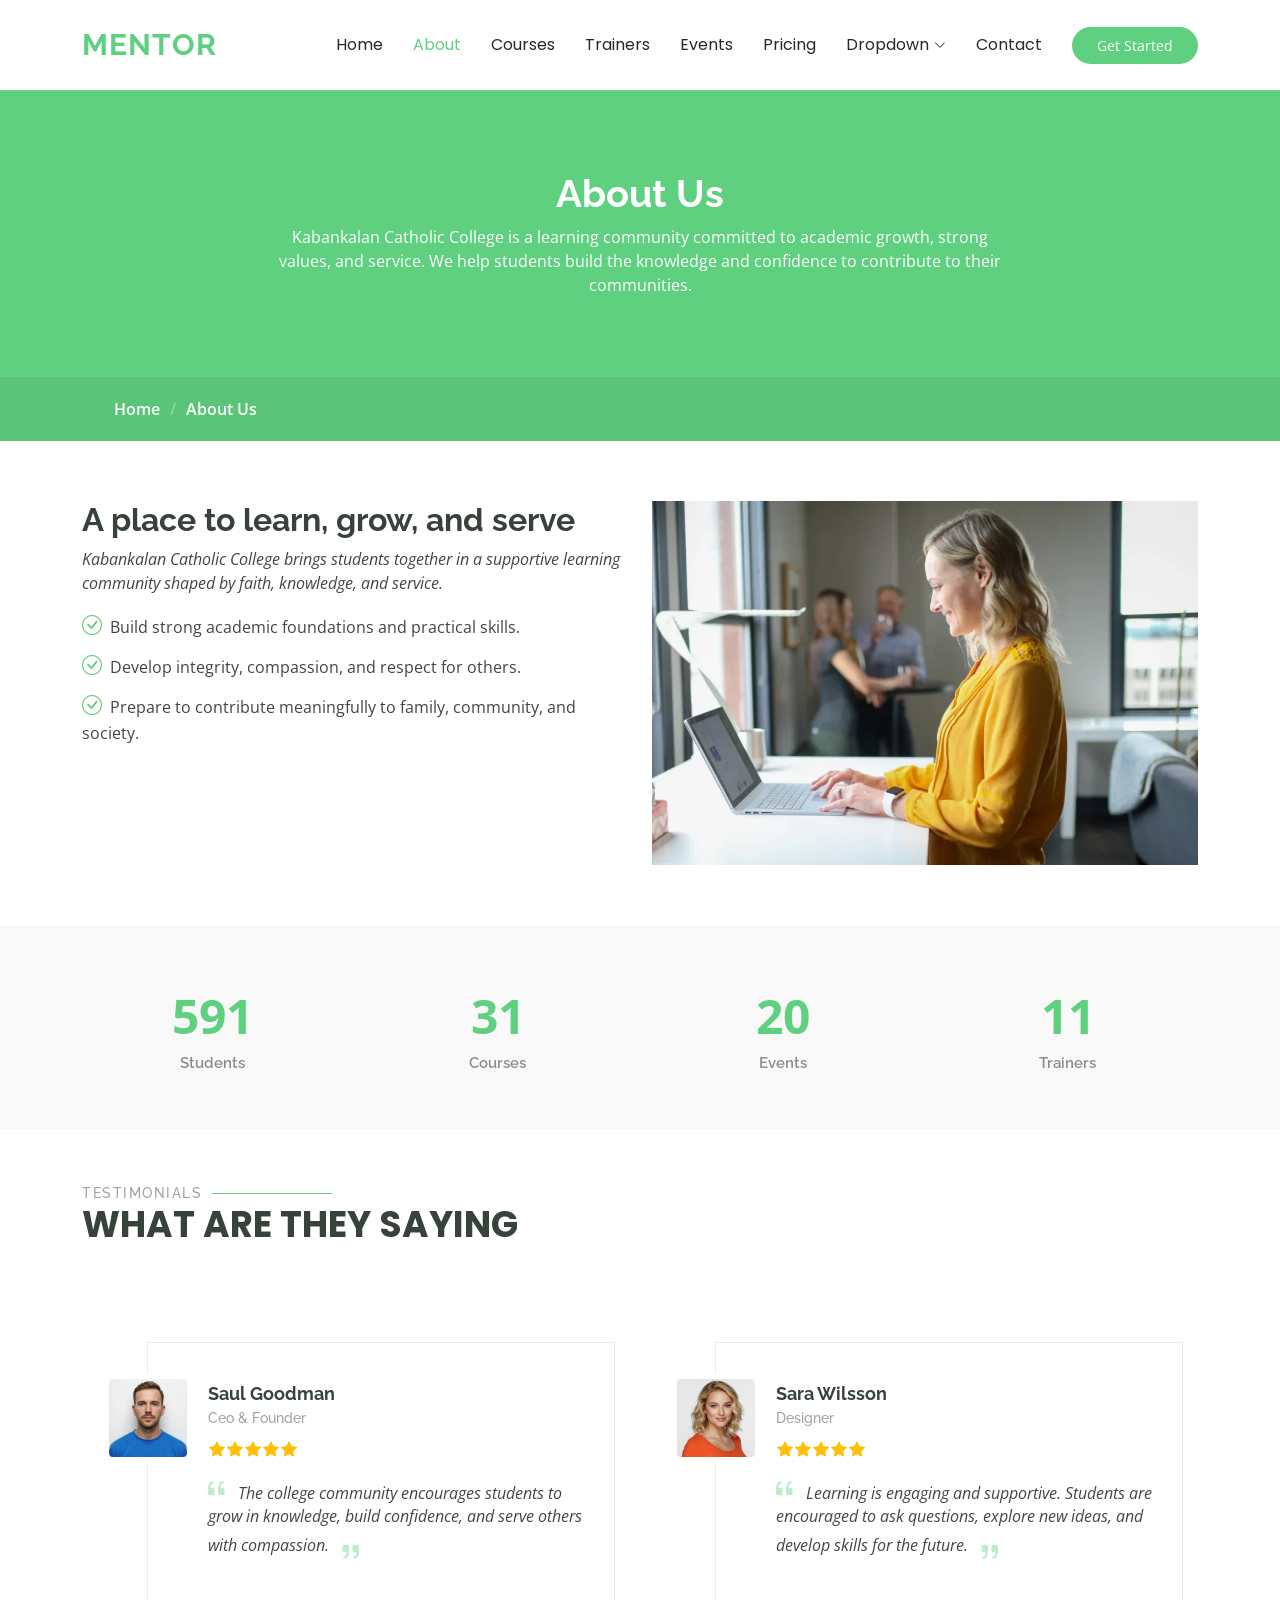
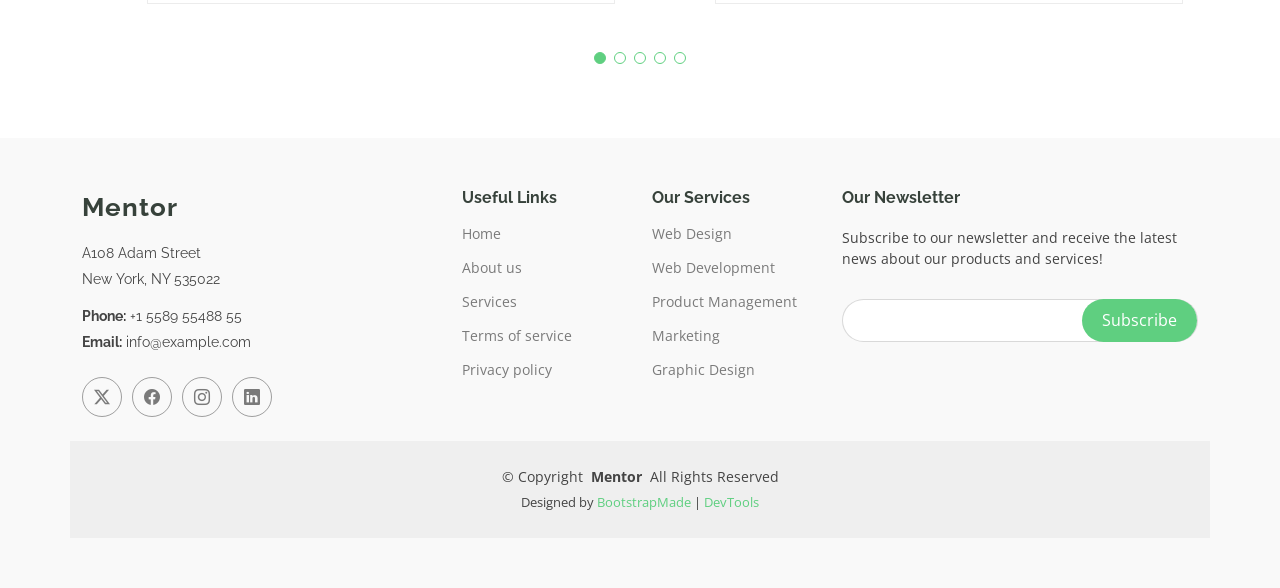
==== commit 12bb0833: "Update about" ====
--- a/about.html
+++ b/about.html
@@ -91,7 +91,7 @@
           <div class="row d-flex justify-content-center text-center">
             <div class="col-lg-8">
               <h1>About Us<br></h1>
-              <p class="mb-0">Odio et unde deleniti. Deserunt numquam exercitationem. Officiis quo odio sint voluptas consequatur ut a odio voluptatem. Sit dolorum debitis veritatis natus dolores. Quasi ratione sint. Sit quaerat ipsum dolorem.</p>
+              <p class="mb-0">Kabankalan Catholic College is a learning community committed to academic growth, strong values, and service. We help students build the knowledge and confidence to contribute to their communities.</p>
             </div>
           </div>
         </div>
@@ -118,15 +118,14 @@
           </div>
 
           <div class="col-lg-6 order-2 order-lg-1 content" data-aos="fade-up" data-aos-delay="200">
-            <h3>Voluptatem dignissimos provident quasi corporis</h3>
+            <h3>A place to learn, grow, and serve</h3>
             <p class="fst-italic">
-              Lorem ipsum dolor sit amet, consectetur adipiscing elit, sed do eiusmod tempor incididunt ut labore et dolore
-              magna aliqua.
+              Kabankalan Catholic College brings students together in a supportive learning community shaped by faith, knowledge, and service.
             </p>
             <ul>
-              <li><i class="bi bi-check-circle"></i> <span>Ullamco laboris nisi ut aliquip ex ea commodo consequat.</span></li>
-              <li><i class="bi bi-check-circle"></i> <span>Duis aute irure dolor in reprehenderit in voluptate velit.</span></li>
-              <li><i class="bi bi-check-circle"></i> <span>Ullamco laboris nisi ut aliquip ex ea commodo consequat. Duis aute irure dolor in reprehenderit in voluptate trideta storacalaperda mastiro dolore eu fugiat nulla pariatur.</span></li>
+              <li><i class="bi bi-check-circle"></i> <span>Build strong academic foundations and practical skills.</span></li>
+              <li><i class="bi bi-check-circle"></i> <span>Develop integrity, compassion, and respect for others.</span></li>
+              <li><i class="bi bi-check-circle"></i> <span>Prepare to contribute meaningfully to family, community, and society.</span></li>
             </ul>
           </div>
 
@@ -227,7 +226,7 @@
                   </div>
                   <p>
                     <i class="bi bi-quote quote-icon-left"></i>
-                    <span>Proin iaculis purus consequat sem cure digni ssim donec porttitora entum suscipit rhoncus. Accusantium quam, ultricies eget id, aliquam eget nibh et. Maecen aliquam, risus at semper.</span>
+                    <span>The college community encourages students to grow in knowledge, build confidence, and serve others with compassion.</span>
                     <i class="bi bi-quote quote-icon-right"></i>
                   </p>
                 </div>
@@ -245,7 +244,7 @@
                   </div>
                   <p>
                     <i class="bi bi-quote quote-icon-left"></i>
-                    <span>Export tempor illum tamen malis malis eram quae irure esse labore quem cillum quid cillum eram malis quorum velit fore eram velit sunt aliqua noster fugiat irure amet legam anim culpa.</span>
+                    <span>Learning is engaging and supportive. Students are encouraged to ask questions, explore new ideas, and develop skills for the future.</span>
                     <i class="bi bi-quote quote-icon-right"></i>
                   </p>
                 </div>
@@ -263,7 +262,7 @@
                   </div>
                   <p>
                     <i class="bi bi-quote quote-icon-left"></i>
-                    <span>Enim nisi quem export duis labore cillum quae magna enim sint quorum nulla quem veniam duis minim tempor labore quem eram duis noster aute amet eram fore quis sint minim.</span>
+                    <span>A values-centered environment helps learners grow academically and become thoughtful, responsible members of their community.</span>
                     <i class="bi bi-quote quote-icon-right"></i>
                   </p>
                 </div>
@@ -281,7 +280,7 @@
                   </div>
                   <p>
                     <i class="bi bi-quote quote-icon-left"></i>
-                    <span>Fugiat enim eram quae cillum dolore dolor amet nulla culpa multos export minim fugiat minim velit minim dolor enim duis veniam ipsum anim magna sunt elit fore quem dolore labore illum veniam.</span>
+                    <span>Students have opportunities to learn, work with others, and take part in activities that make a positive difference.</span>
                     <i class="bi bi-quote quote-icon-right"></i>
                   </p>
                 </div>
@@ -299,7 +298,7 @@
                   </div>
                   <p>
                     <i class="bi bi-quote quote-icon-left"></i>
-                    <span>Quis quorum aliqua sint quem legam fore sunt eram irure aliqua veniam tempor noster veniam enim culpa labore duis sunt culpa nulla illum cillum fugiat legam esse veniam culpa fore nisi cillum quid.</span>
+                    <span>A strong sense of community and a commitment to learning make this a meaningful place to grow.</span>
                     <i class="bi bi-quote quote-icon-right"></i>
                   </p>
                 </div>
